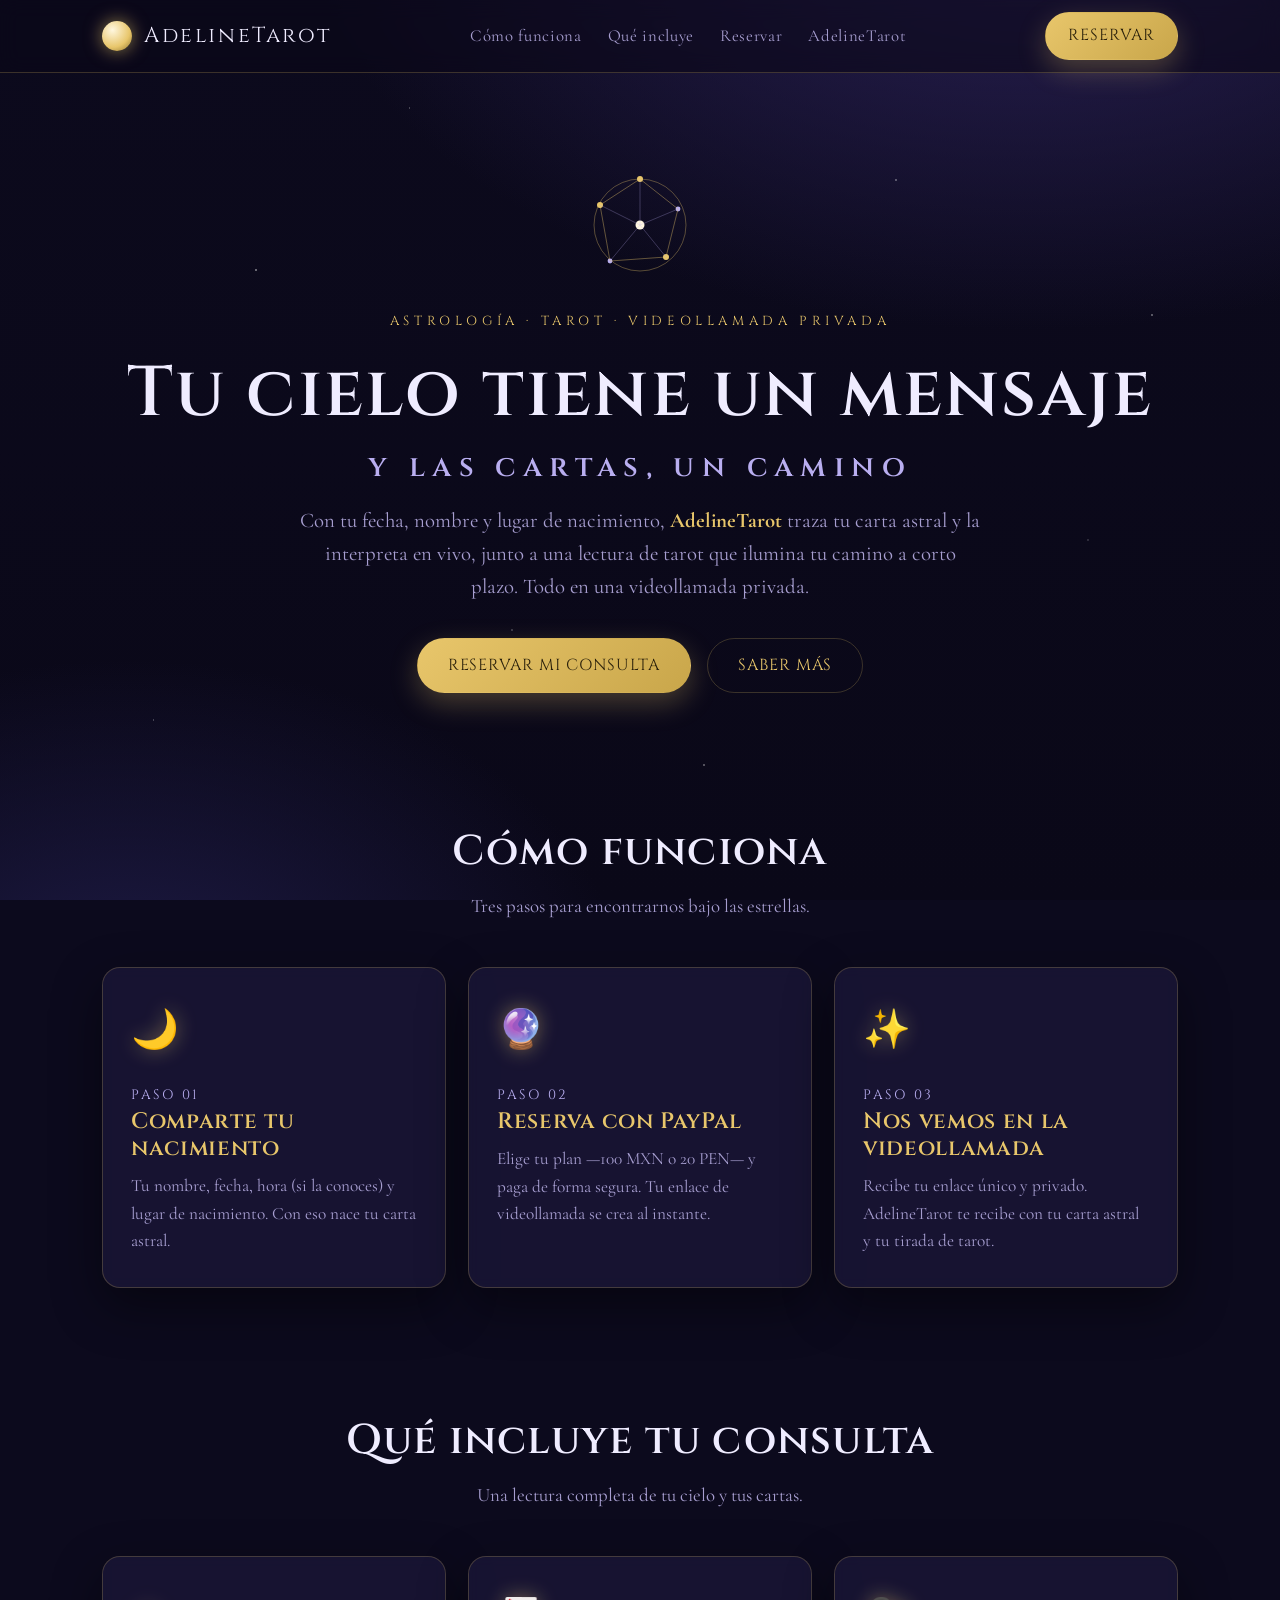
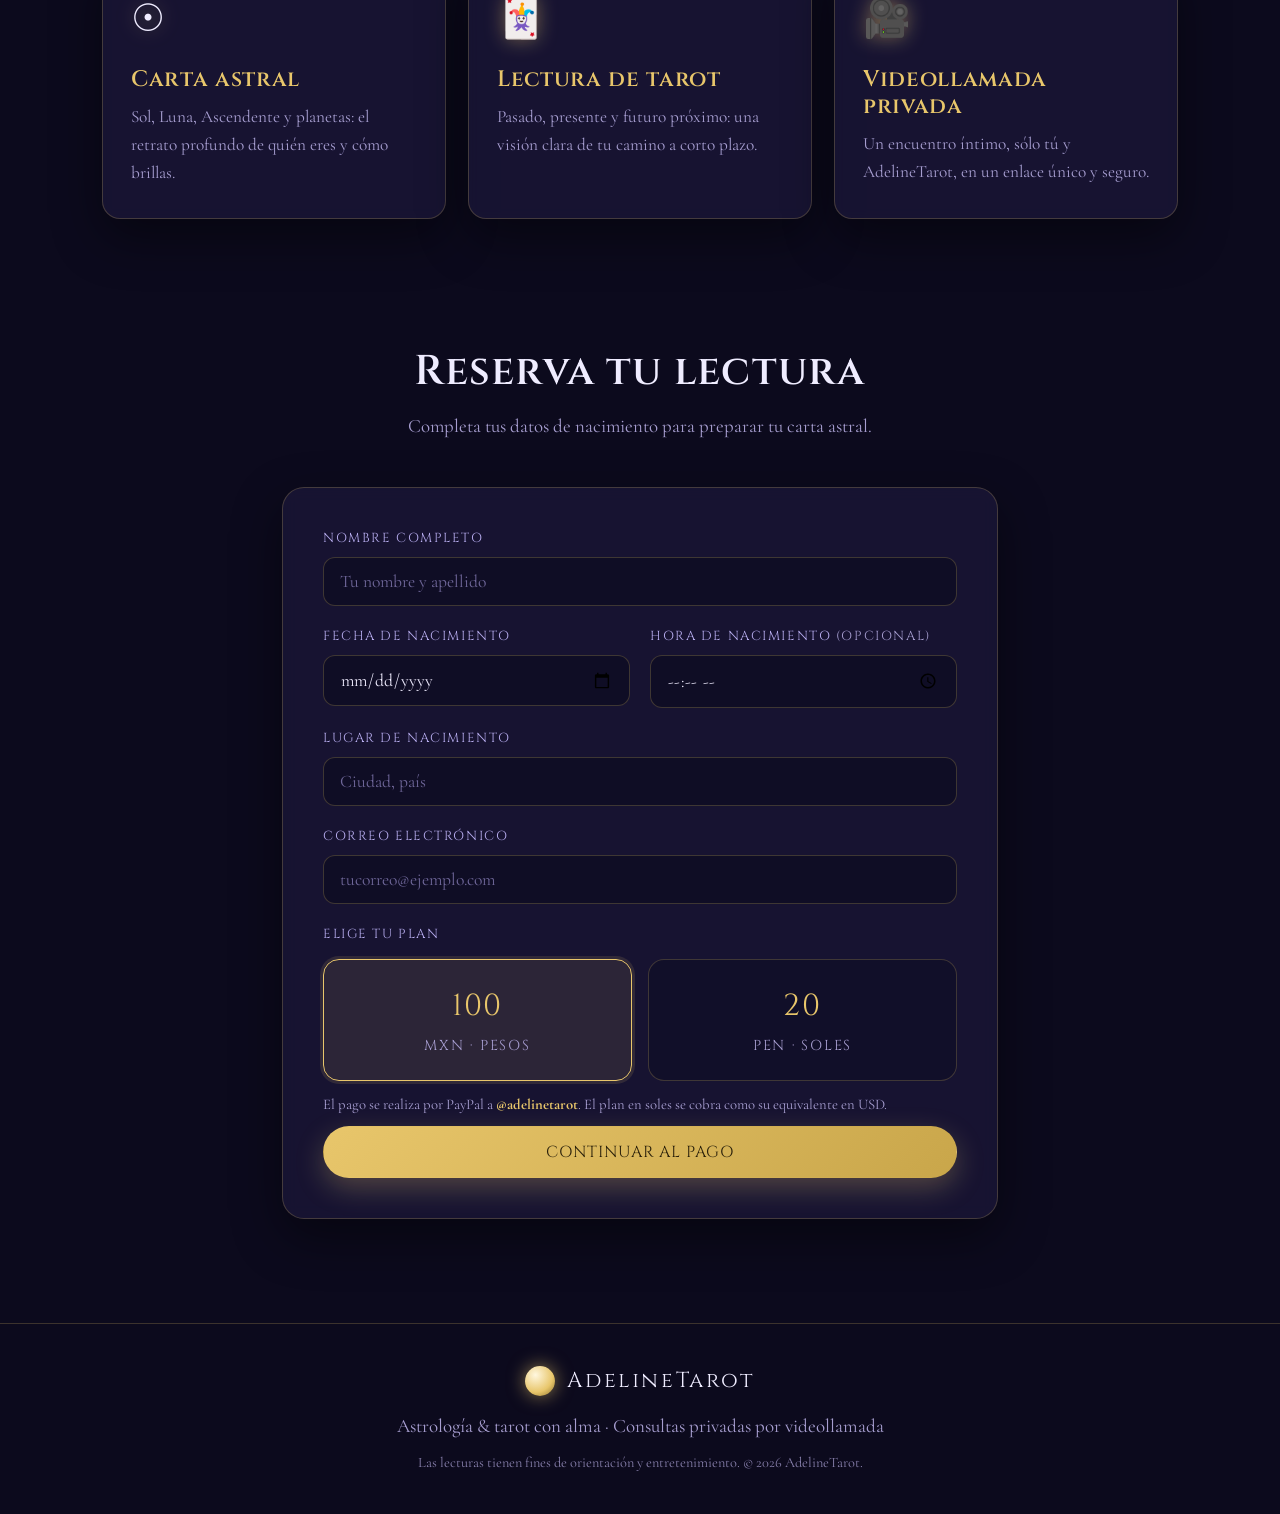
==== index.html @ 8fa7e22e "Add files via upload" ====
<!DOCTYPE html>
<html lang="es">
<head>
  <meta charset="UTF-8" />
  <meta name="viewport" content="width=device-width, initial-scale=1.0" />
  <title>AdelineTarot · Carta Astral & Tarot en videollamada</title>
  <meta name="description" content="Descubre tu carta astral y una lectura de tarot en una videollamada privada con AdelineTarot. Reserva con tu fecha, nombre y lugar de nacimiento." />
  <link rel="preconnect" href="https://fonts.googleapis.com" />
  <link rel="preconnect" href="https://fonts.gstatic.com" crossorigin />
  <link href="https://fonts.googleapis.com/css2?family=Cinzel:wght@500;600;700&family=Cormorant+Garamond:ital,wght@0,400;0,500;0,600;1,400&display=swap" rel="stylesheet" />
  <link rel="stylesheet" href="assets/styles.css" />
</head>
<body>
  <!-- ===================== HEADER ===================== -->
  <header class="site-header">
    <div class="container nav">
      <a class="brand" href="#inicio">
        <span class="moon" aria-hidden="true"></span>
        AdelineTarot
      </a>
      <nav class="nav-links">
        <a href="#como-funciona">Cómo funciona</a>
        <a href="#incluye">Qué incluye</a>
        <a href="#reservar">Reservar</a>
        <a href="/admin">AdelineTarot</a>
      </nav>
      <a href="#reservar" class="btn btn-primary" style="padding:10px 22px">Reservar</a>
    </div>
  </header>

  <main id="inicio">
    <!-- ===================== HERO ===================== -->
    <section class="hero">
      <div class="container">
        <svg class="constellation" viewBox="0 0 120 120" fill="none" aria-hidden="true">
          <circle cx="60" cy="60" r="46" stroke="#e8c66b" stroke-opacity="0.35" stroke-width="1"/>
          <circle cx="60" cy="14" r="3" fill="#e8c66b"/>
          <circle cx="98" cy="44" r="2.4" fill="#b9aef0"/>
          <circle cx="86" cy="92" r="3" fill="#e8c66b"/>
          <circle cx="30" cy="96" r="2.4" fill="#b9aef0"/>
          <circle cx="20" cy="40" r="3" fill="#e8c66b"/>
          <circle cx="60" cy="60" r="4.5" fill="#fff7df"/>
          <path d="M60 14 L98 44 L86 92 L30 96 L20 40 Z" stroke="#e8c66b" stroke-opacity="0.5" stroke-width="0.8"/>
          <path d="M60 14 L60 60 L98 44 M60 60 L86 92 M60 60 L30 96 M60 60 L20 40" stroke="#b9aef0" stroke-opacity="0.4" stroke-width="0.7"/>
        </svg>
        <p class="eyebrow">Astrología · Tarot · Videollamada privada</p>
        <h1>
          Tu cielo tiene un mensaje
          <span class="thin">y las cartas, un camino</span>
        </h1>
        <p class="lead">
          Con tu fecha, nombre y lugar de nacimiento, <strong class="gold">AdelineTarot</strong>
          traza tu carta astral y la interpreta en vivo, junto a una lectura de tarot
          que ilumina tu camino a corto plazo. Todo en una videollamada privada.
        </p>
        <div class="hero-cta">
          <a href="#reservar" class="btn btn-primary">Reservar mi consulta</a>
          <a href="#como-funciona" class="btn btn-ghost">Saber más</a>
        </div>
      </div>
    </section>

    <!-- ===================== CÓMO FUNCIONA ===================== -->
    <section id="como-funciona">
      <div class="container">
        <h2 class="section-title">Cómo funciona</h2>
        <p class="section-sub">Tres pasos para encontrarnos bajo las estrellas.</p>
        <div class="grid-3">
          <div class="card">
            <span class="icon">🌙</span>
            <span class="step-num">PASO 01</span>
            <h3>Comparte tu nacimiento</h3>
            <p>Tu nombre, fecha, hora (si la conoces) y lugar de nacimiento. Con eso nace tu carta astral.</p>
          </div>
          <div class="card">
            <span class="icon">🔮</span>
            <span class="step-num">PASO 02</span>
            <h3>Reserva con PayPal</h3>
            <p>Elige tu plan —100 MXN o 20 PEN— y paga de forma segura. Tu enlace de videollamada se crea al instante.</p>
          </div>
          <div class="card">
            <span class="icon">✨</span>
            <span class="step-num">PASO 03</span>
            <h3>Nos vemos en la videollamada</h3>
            <p>Recibe tu enlace único y privado. AdelineTarot te recibe con tu carta astral y tu tirada de tarot.</p>
          </div>
        </div>
      </div>
    </section>

    <!-- ===================== QUÉ INCLUYE ===================== -->
    <section id="incluye">
      <div class="container">
        <h2 class="section-title">Qué incluye tu consulta</h2>
        <p class="section-sub">Una lectura completa de tu cielo y tus cartas.</p>
        <div class="grid-3">
          <div class="card">
            <span class="icon">☉</span>
            <h3>Carta astral</h3>
            <p>Sol, Luna, Ascendente y planetas: el retrato profundo de quién eres y cómo brillas.</p>
          </div>
          <div class="card">
            <span class="icon">🃏</span>
            <h3>Lectura de tarot</h3>
            <p>Pasado, presente y futuro próximo: una visión clara de tu camino a corto plazo.</p>
          </div>
          <div class="card">
            <span class="icon">🎥</span>
            <h3>Videollamada privada</h3>
            <p>Un encuentro íntimo, sólo tú y AdelineTarot, en un enlace único y seguro.</p>
          </div>
        </div>
      </div>
    </section>

    <!-- ===================== RESERVAR ===================== -->
    <section id="reservar">
      <div class="container reserva-wrap">
        <h2 class="section-title">Reserva tu lectura</h2>
        <p class="section-sub">Completa tus datos de nacimiento para preparar tu carta astral.</p>

        <!-- PASO A: FORMULARIO -->
        <div class="panel" id="stepForm">
          <form id="bookingForm" novalidate>
            <div class="form-grid">
              <div class="field full">
                <label for="full_name">Nombre completo</label>
                <input id="full_name" name="full_name" type="text" autocomplete="name"
                       placeholder="Tu nombre y apellido" required maxlength="120" />
              </div>
              <div class="field">
                <label for="birth_date">Fecha de nacimiento</label>
                <input id="birth_date" name="birth_date" type="date" required />
              </div>
              <div class="field">
                <label for="birth_time">Hora de nacimiento <span class="muted">(opcional)</span></label>
                <input id="birth_time" name="birth_time" type="time" />
              </div>
              <div class="field full">
                <label for="birth_place">Lugar de nacimiento</label>
                <input id="birth_place" name="birth_place" type="text"
                       placeholder="Ciudad, país" required maxlength="160" />
              </div>
              <div class="field full">
                <label for="email">Correo electrónico</label>
                <input id="email" name="email" type="email" autocomplete="email"
                       placeholder="tucorreo@ejemplo.com" required maxlength="254" />
              </div>

              <!-- honeypot anti-bots -->
              <div class="hp" aria-hidden="true">
                <label for="website">No rellenar</label>
                <input id="website" name="website" type="text" tabindex="-1" autocomplete="off" />
              </div>

              <div class="field full">
                <label>Elige tu plan</label>
                <div class="plans" id="plans">
                  <label class="plan selected" data-plan="mxn">
                    <input type="radio" name="plan" value="mxn" checked />
                    <span class="amount" id="amtMxn">100</span>
                    <span class="cur">MXN · Pesos</span>
                  </label>
                  <label class="plan" data-plan="pen">
                    <input type="radio" name="plan" value="pen" />
                    <span class="amount" id="amtPen">20</span>
                    <span class="cur">PEN · Soles</span>
                  </label>
                </div>
                <p class="hint">El pago se realiza por PayPal a <strong class="gold">@adelinetarot</strong>. El plan en soles se cobra como su equivalente en USD.</p>
              </div>
            </div>

            <div id="formAlert"></div>

            <button type="submit" class="btn btn-primary btn-block" id="submitBtn" style="margin-top:10px">
              Continuar al pago
            </button>
          </form>
        </div>

        <!-- PASO B: PAGO -->
        <div class="panel hidden" id="stepPay">
          <p class="pay-amount" id="payAmount">100 MXN</p>
          <p class="pay-sub">Para <span id="payName" class="gold"></span> · Ref. <span id="payRef"></span></p>

          <div class="paypal-box">
            <div id="paypal-buttons"></div>
            <div id="paypalNote"></div>

            <div class="divider">o paga directo</div>
            <a id="paypalMeLink" class="paypalme-link" href="#" target="_blank" rel="noopener">
              💳 Pagar con PayPal.Me
            </a>
            <button type="button" class="btn btn-ghost btn-block" id="confirmPaidBtn" style="margin-top:14px">
              Ya pagué — generar mi enlace
            </button>
            <div id="payAlert"></div>
          </div>
          <p class="hint center" style="margin-top:18px">
            <a href="#" id="backToForm">← Volver a mis datos</a>
          </p>
        </div>

        <!-- PASO C: CONFIRMACIÓN -->
        <div class="panel hidden center" id="stepDone">
          <div class="confirm-icon">✓</div>
          <h2 style="color:var(--gold)">¡Tu lectura está reservada!</h2>
          <p class="muted" style="max-width:520px;margin:10px auto 0">
            Hemos creado tu enlace privado de videollamada. AdelineTarot recibe el mismo
            enlace junto a tu carta astral y un informe detallado para tu sesión.
          </p>
          <div id="teaserBox"></div>

          <div class="video-card">
            <strong class="gold">Tu sala de videollamada</strong>
            <div class="room" id="videoRoom"></div>
          </div>
          <a id="enterCall" class="btn btn-primary" href="#" target="_blank" rel="noopener">🎥 Entrar a la videollamada</a>
          <p class="hint" style="margin-top:18px">
            Guarda este enlace. También lo enviamos a tu correo y AdelineTarot ya tiene acceso a tu carta.
          </p>
        </div>
      </div>
    </section>
  </main>

  <!-- ===================== FOOTER ===================== -->
  <footer class="site-footer">
    <div class="container">
      <div class="brand"><span class="moon" aria-hidden="true"></span> AdelineTarot</div>
      <p class="muted">Astrología &amp; tarot con alma · Consultas privadas por videollamada</p>
      <p class="legal">Las lecturas tienen fines de orientación y entretenimiento. © <span id="year"></span> AdelineTarot.</p>
    </div>
  </footer>

  <script src="assets/app.js"></script>
</body>
</html>
---- assets/styles.css ----
/* AdelineTarot — estilos místicos (noche estrellada + oro) */
:root {
  --night: #0c0a1d;
  --night-2: #15122e;
  --panel: rgba(30, 25, 62, 0.66);
  --panel-solid: #1b1638;
  --border: rgba(232, 198, 107, 0.22);
  --gold: #e8c66b;
  --gold-deep: #c9a64a;
  --lilac: #b9aef0;
  --text: #efecff;
  --muted: #a79ed0;
  --danger: #ff7a8a;
  --ok: #7ee0b0;
  --shadow: 0 18px 50px rgba(0, 0, 0, 0.45);
  --radius: 18px;
  --maxw: 1120px;
  font-synthesis: none;
}

* { box-sizing: border-box; margin: 0; padding: 0; }

html { scroll-behavior: smooth; }

body {
  font-family: "Cormorant Garamond", Georgia, "Times New Roman", serif;
  background: var(--night);
  color: var(--text);
  line-height: 1.6;
  font-size: 19px;
  min-height: 100vh;
  overflow-x: hidden;
  position: relative;
}

/* Cielo nocturno: degradado + capas de estrellas */
body::before {
  content: "";
  position: fixed;
  inset: 0;
  z-index: -2;
  background:
    radial-gradient(1200px 700px at 80% -10%, #2a2156 0%, transparent 60%),
    radial-gradient(900px 600px at 10% 110%, #1d1a44 0%, transparent 55%),
    linear-gradient(180deg, #0c0a1d 0%, #0a0818 100%);
}
body::after {
  content: "";
  position: fixed;
  inset: 0;
  z-index: -1;
  background-image:
    radial-gradient(1.5px 1.5px at 20% 30%, rgba(255,255,255,.9), transparent),
    radial-gradient(1.5px 1.5px at 70% 20%, rgba(255,255,255,.7), transparent),
    radial-gradient(1px 1px at 40% 70%, rgba(255,255,255,.8), transparent),
    radial-gradient(1px 1px at 85% 60%, rgba(255,255,255,.6), transparent),
    radial-gradient(1.5px 1.5px at 55% 85%, rgba(255,255,255,.7), transparent),
    radial-gradient(1px 1px at 12% 80%, rgba(255,255,255,.6), transparent),
    radial-gradient(1.5px 1.5px at 90% 35%, rgba(255,255,255,.75), transparent),
    radial-gradient(1px 1px at 32% 12%, rgba(255,255,255,.6), transparent);
  background-repeat: no-repeat;
  opacity: .8;
  animation: twinkle 7s ease-in-out infinite alternate;
}
@keyframes twinkle { from { opacity: .45; } to { opacity: .9; } }

h1, h2, h3, .display {
  font-family: "Cinzel", Georgia, serif;
  font-weight: 600;
  letter-spacing: .03em;
  line-height: 1.2;
}

a { color: var(--gold); text-decoration: none; }
a:hover { color: #f3dd9a; }

.container { width: 100%; max-width: var(--maxw); margin: 0 auto; padding: 0 22px; }

.gold { color: var(--gold); }
.muted { color: var(--muted); }
.center { text-align: center; }

/* ---------- Header ---------- */
.site-header {
  position: sticky;
  top: 0;
  z-index: 50;
  backdrop-filter: blur(10px);
  background: rgba(10, 8, 24, 0.6);
  border-bottom: 1px solid var(--border);
}
.nav {
  display: flex;
  align-items: center;
  justify-content: space-between;
  height: 72px;
}
.brand {
  display: flex;
  align-items: center;
  gap: 12px;
  font-family: "Cinzel", serif;
  font-size: 1.35rem;
  color: var(--text);
  letter-spacing: .12em;
}
.brand .moon {
  width: 30px; height: 30px;
  border-radius: 50%;
  background: radial-gradient(circle at 35% 30%, #fff7df, var(--gold) 60%, #8a6f2a);
  box-shadow: 0 0 18px rgba(232, 198, 107, .6);
}
.nav-links { display: flex; gap: 26px; align-items: center; }
.nav-links a { color: var(--muted); font-size: 1.05rem; letter-spacing: .04em; }
.nav-links a:hover { color: var(--gold); }

/* ---------- Buttons ---------- */
.btn {
  display: inline-flex;
  align-items: center;
  justify-content: center;
  gap: 10px;
  font-family: "Cinzel", serif;
  font-size: 1rem;
  letter-spacing: .06em;
  padding: 14px 30px;
  border-radius: 999px;
  border: 1px solid transparent;
  cursor: pointer;
  transition: transform .15s ease, box-shadow .2s ease, background .2s ease;
  text-transform: uppercase;
}
.btn-primary {
  background: linear-gradient(135deg, var(--gold), var(--gold-deep));
  color: #2a200a;
  box-shadow: 0 10px 28px rgba(232, 198, 107, .28);
}
.btn-primary:hover { transform: translateY(-2px); color: #2a200a; box-shadow: 0 14px 34px rgba(232, 198, 107, .42); }
.btn-ghost {
  background: transparent;
  border-color: var(--border);
  color: var(--gold);
}
.btn-ghost:hover { background: rgba(232, 198, 107, .08); transform: translateY(-2px); }
.btn:disabled { opacity: .5; cursor: not-allowed; transform: none; }
.btn-block { width: 100%; }

/* ---------- Hero ---------- */
.hero {
  position: relative;
  text-align: center;
  padding: 92px 0 70px;
}
.hero .eyebrow {
  font-family: "Cinzel", serif;
  letter-spacing: .35em;
  text-transform: uppercase;
  color: var(--gold);
  font-size: .82rem;
  margin-bottom: 20px;
}
.hero h1 { font-size: clamp(2.6rem, 6vw, 4.4rem); margin-bottom: 18px; }
.hero h1 .thin { display: block; font-size: .42em; letter-spacing: .25em; color: var(--lilac); margin-top: 14px; }
.hero p.lead {
  max-width: 680px;
  margin: 0 auto 34px;
  font-size: 1.3rem;
  color: var(--muted);
}
.hero-cta { display: flex; gap: 16px; justify-content: center; flex-wrap: wrap; }

.constellation {
  width: 120px; height: 120px;
  margin: 0 auto 26px;
  display: block;
}

/* ---------- Sections ---------- */
section { padding: 64px 0; }
.section-title { text-align: center; margin-bottom: 14px; font-size: clamp(1.8rem, 4vw, 2.6rem); }
.section-sub { text-align: center; color: var(--muted); max-width: 620px; margin: 0 auto 46px; font-size: 1.18rem; }

/* ---------- Steps / cards ---------- */
.grid-3 { display: grid; grid-template-columns: repeat(3, 1fr); gap: 22px; }
.card {
  background: var(--panel);
  border: 1px solid var(--border);
  border-radius: var(--radius);
  padding: 32px 28px;
  box-shadow: var(--shadow);
  backdrop-filter: blur(6px);
  transition: transform .2s ease, border-color .2s ease;
}
.card:hover { transform: translateY(-4px); border-color: rgba(232, 198, 107, .5); }
.card .icon {
  font-size: 2.4rem;
  display: block;
  margin-bottom: 16px;
  filter: drop-shadow(0 0 10px rgba(232,198,107,.45));
}
.card h3 { color: var(--gold); margin-bottom: 10px; font-size: 1.4rem; }
.card p { color: var(--muted); font-size: 1.08rem; }
.step-num {
  font-family: "Cinzel", serif;
  color: var(--lilac);
  font-size: .85rem;
  letter-spacing: .2em;
}

/* ---------- Panel / reserva ---------- */
.panel {
  background: var(--panel);
  border: 1px solid var(--border);
  border-radius: 22px;
  box-shadow: var(--shadow);
  backdrop-filter: blur(8px);
  padding: 40px;
}
.reserva-wrap { max-width: 760px; margin: 0 auto; }

.form-grid { display: grid; grid-template-columns: 1fr 1fr; gap: 20px; }
.field { display: flex; flex-direction: column; gap: 8px; }
.field.full { grid-column: 1 / -1; }
.field label {
  font-family: "Cinzel", serif;
  font-size: .82rem;
  letter-spacing: .12em;
  text-transform: uppercase;
  color: var(--lilac);
}
.field input {
  background: rgba(12, 10, 29, .6);
  border: 1px solid var(--border);
  border-radius: 12px;
  padding: 13px 16px;
  color: var(--text);
  font-family: inherit;
  font-size: 1.1rem;
  transition: border-color .2s ease, box-shadow .2s ease;
}
.field input::placeholder { color: #6f679a; }
.field input:focus {
  outline: none;
  border-color: var(--gold);
  box-shadow: 0 0 0 3px rgba(232, 198, 107, .15);
}
.hint { font-size: .92rem; color: var(--muted); }

/* honeypot — oculto a humanos */
.hp { position: absolute; left: -9999px; width: 1px; height: 1px; overflow: hidden; }

/* ---------- Selector de plan ---------- */
.plans { display: grid; grid-template-columns: 1fr 1fr; gap: 16px; margin: 6px 0 4px; }
.plan {
  position: relative;
  border: 1px solid var(--border);
  border-radius: 16px;
  padding: 22px;
  cursor: pointer;
  background: rgba(12, 10, 29, .4);
  transition: border-color .2s ease, background .2s ease, transform .15s ease;
  text-align: center;
}
.plan:hover { transform: translateY(-2px); }
.plan input { position: absolute; opacity: 0; pointer-events: none; }
.plan .amount { font-family: "Cinzel", serif; font-size: 1.9rem; color: var(--gold); }
.plan .cur { display: block; color: var(--muted); letter-spacing: .12em; font-size: .9rem; margin-top: 4px; }
.plan.selected { border-color: var(--gold); background: rgba(232, 198, 107, .1); box-shadow: 0 0 0 3px rgba(232,198,107,.12); }

/* ---------- Pago ---------- */
.pay-amount { font-family: "Cinzel", serif; font-size: 2.4rem; color: var(--gold); text-align: center; }
.pay-sub { text-align: center; color: var(--muted); margin-bottom: 24px; }
.paypal-box { max-width: 460px; margin: 0 auto; }
#paypal-buttons { margin: 18px 0; min-height: 10px; }
.divider {
  display: flex; align-items: center; gap: 14px;
  color: var(--muted); margin: 22px 0; font-size: .95rem;
}
.divider::before, .divider::after { content: ""; flex: 1; height: 1px; background: var(--border); }

.paypalme-link {
  display: flex; align-items: center; justify-content: center; gap: 10px;
  background: #0070ba; color: #fff;
  border-radius: 12px; padding: 14px; font-weight: 700;
  letter-spacing: .03em;
}
.paypalme-link:hover { background: #0086de; color: #fff; }

/* ---------- Confirmación ---------- */
.confirm-icon {
  width: 84px; height: 84px; margin: 0 auto 18px;
  border-radius: 50%;
  display: grid; place-items: center;
  font-size: 2.4rem;
  background: radial-gradient(circle at 35% 30%, #fff7df, var(--gold) 65%, #8a6f2a);
  color: #2a200a;
  box-shadow: 0 0 30px rgba(232, 198, 107, .55);
}
.video-card {
  background: rgba(12, 10, 29, .55);
  border: 1px solid var(--gold);
  border-radius: 16px;
  padding: 22px;
  margin: 20px 0;
  text-align: center;
}
.video-card .room {
  font-family: "Cinzel", serif; color: var(--gold);
  word-break: break-all; font-size: 1rem; margin-top: 8px;
}
.teaser {
  display: inline-flex; align-items: center; gap: 10px;
  background: rgba(185, 174, 240, .12);
  border: 1px solid rgba(185, 174, 240, .3);
  border-radius: 999px; padding: 8px 18px; color: var(--lilac);
  margin-top: 10px; font-size: 1.1rem;
}

/* ---------- Alertas ---------- */
.alert { border-radius: 12px; padding: 14px 18px; margin: 14px 0; font-size: 1.05rem; }
.alert-error { background: rgba(255, 122, 138, .12); border: 1px solid rgba(255,122,138,.4); color: #ffb3bd; }
.alert-ok { background: rgba(126, 224, 176, .1); border: 1px solid rgba(126,224,176,.35); color: var(--ok); }
.hidden { display: none !important; }

/* ---------- Footer ---------- */
.site-footer {
  border-top: 1px solid var(--border);
  padding: 40px 0;
  text-align: center;
  color: var(--muted);
  margin-top: 40px;
}
.site-footer .brand { justify-content: center; margin-bottom: 12px; }
.legal { font-size: .9rem; margin-top: 10px; opacity: .8; }

/* ---------- Admin ---------- */
.admin-shell { max-width: 1180px; margin: 0 auto; padding: 30px 22px 80px; }
.admin-login { max-width: 440px; margin: 80px auto; }
.table-wrap { overflow-x: auto; border-radius: 16px; border: 1px solid var(--border); }
table { width: 100%; border-collapse: collapse; background: var(--panel); }
th, td { padding: 14px 16px; text-align: left; border-bottom: 1px solid rgba(255,255,255,.06); font-size: 1.02rem; }
th { font-family: "Cinzel", serif; font-size: .78rem; letter-spacing: .12em; text-transform: uppercase; color: var(--lilac); }
tbody tr { cursor: pointer; transition: background .15s ease; }
tbody tr:hover { background: rgba(232, 198, 107, .07); }
.badge { padding: 4px 12px; border-radius: 999px; font-size: .82rem; font-family: "Cinzel", serif; letter-spacing: .06em; }
.badge.paid { background: rgba(126,224,176,.16); color: var(--ok); }
.badge.pending { background: rgba(255,200,120,.14); color: #ffce8a; }

.detail-grid { display: grid; grid-template-columns: 1.1fr 1fr; gap: 24px; align-items: start; }
.report-box {
  background: #0c0a1d; border: 1px solid var(--border); border-radius: 14px;
  padding: 22px; white-space: pre-wrap; font-family: "Cormorant Garamond", serif;
  font-size: 1.08rem; line-height: 1.7; max-height: 560px; overflow-y: auto;
}
.kv { display: grid; grid-template-columns: 130px 1fr; gap: 6px 14px; margin-bottom: 8px; }
.kv .k { color: var(--lilac); font-family: "Cinzel", serif; font-size: .76rem; letter-spacing: .1em; text-transform: uppercase; padding-top: 3px; }
.chips { display: flex; flex-wrap: wrap; gap: 10px; margin-top: 6px; }
.chip { background: rgba(185,174,240,.1); border: 1px solid rgba(185,174,240,.28); border-radius: 12px; padding: 8px 14px; }
.chip b { color: var(--gold); }
.tarot-row { display: flex; gap: 12px; flex-wrap: wrap; margin-top: 8px; }
.tarot-mini { flex: 1; min-width: 150px; background: rgba(12,10,29,.5); border: 1px solid var(--border); border-radius: 12px; padding: 14px; }
.tarot-mini .pos { color: var(--lilac); font-size: .8rem; letter-spacing: .1em; text-transform: uppercase; }
.tarot-mini .name { color: var(--gold); font-family: "Cinzel", serif; font-size: 1.1rem; margin: 4px 0; }

.modal-overlay {
  position: fixed; inset: 0; z-index: 100;
  background: rgba(5, 4, 14, .8); backdrop-filter: blur(4px);
  display: grid; place-items: center; padding: 24px;
}
.modal {
  background: var(--panel-solid); border: 1px solid var(--border);
  border-radius: 20px; box-shadow: var(--shadow);
  max-width: 980px; width: 100%; max-height: 88vh; overflow-y: auto; padding: 30px;
}
.modal-head { display: flex; align-items: center; justify-content: space-between; margin-bottom: 18px; }
.icon-btn { background: transparent; border: 1px solid var(--border); color: var(--gold); border-radius: 10px; width: 40px; height: 40px; cursor: pointer; font-size: 1.2rem; }

/* ---------- Responsive ---------- */
@media (max-width: 860px) {
  .grid-3 { grid-template-columns: 1fr; }
  .detail-grid { grid-template-columns: 1fr; }
  .nav-links { display: none; }
}
@media (max-width: 560px) {
  body { font-size: 18px; }
  .form-grid { grid-template-columns: 1fr; }
  .plans { grid-template-columns: 1fr; }
  .panel { padding: 26px 20px; }
  .hero { padding: 64px 0 48px; }
}
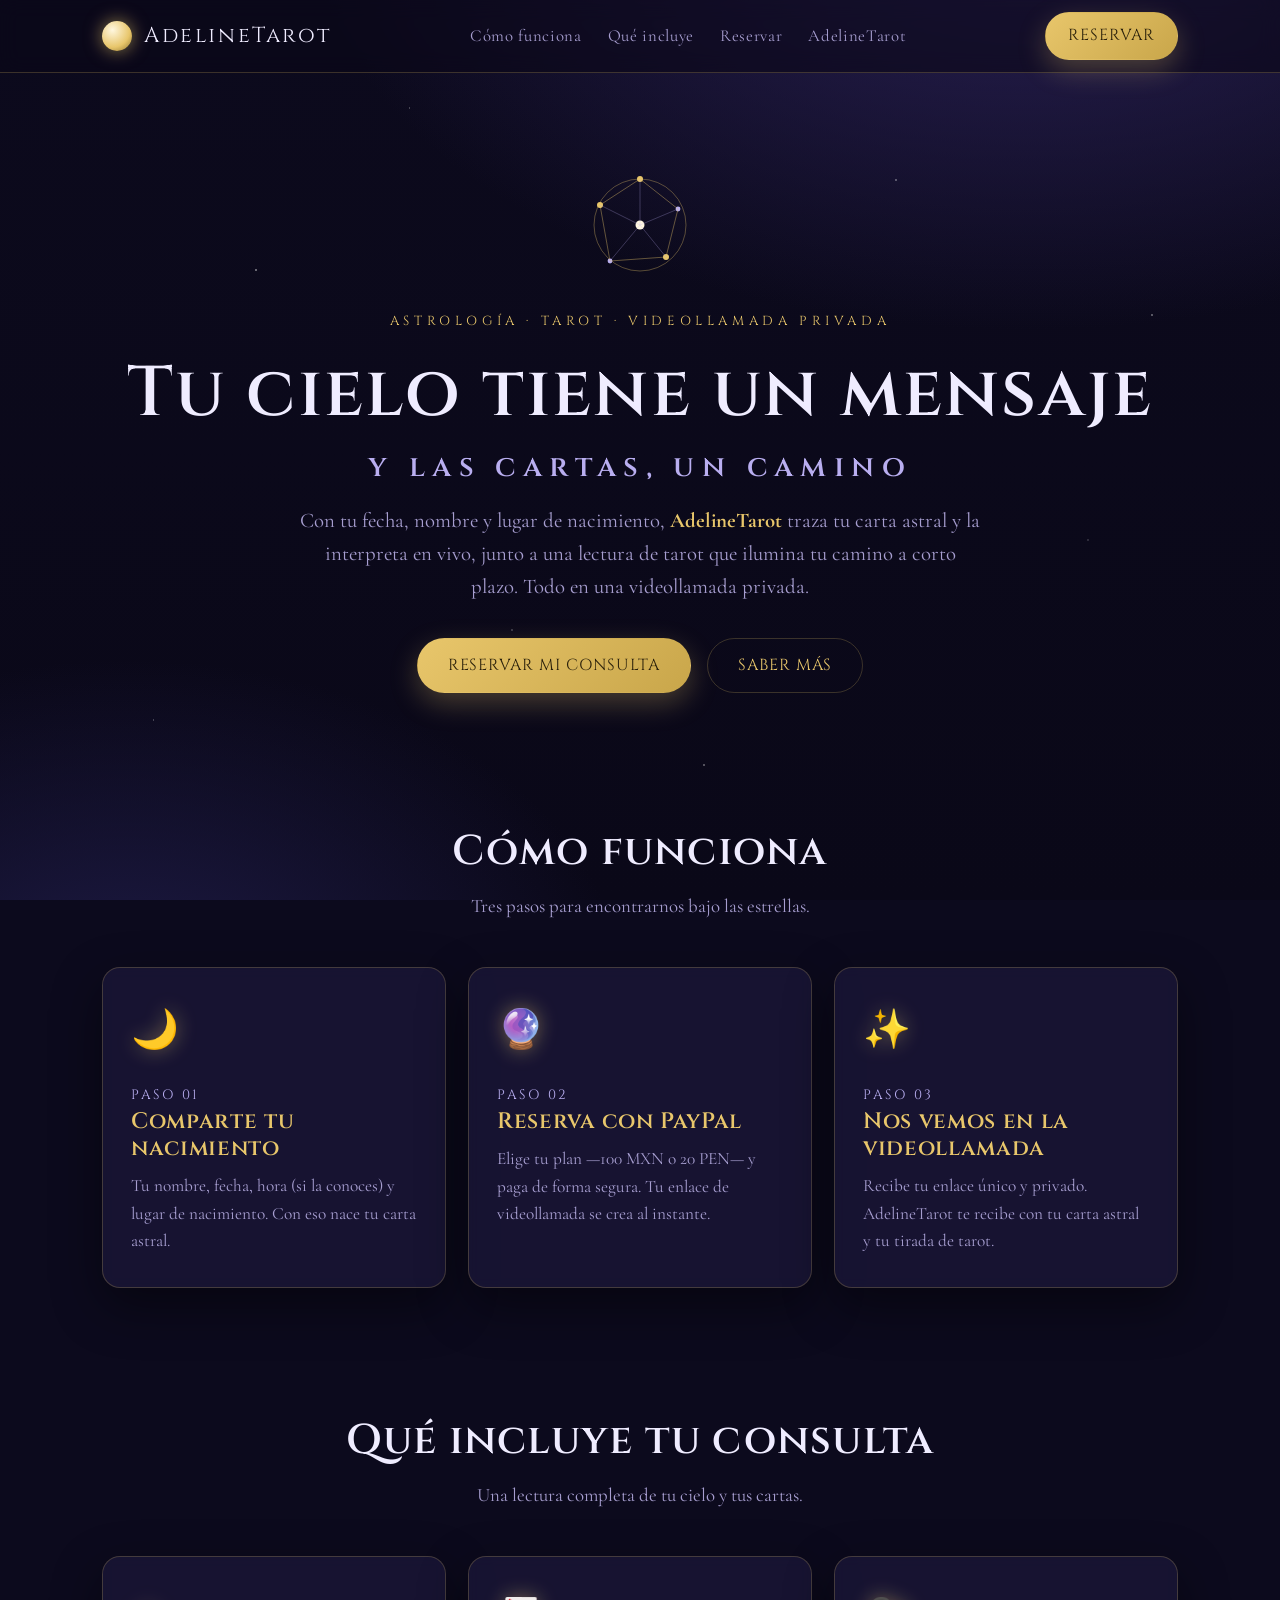
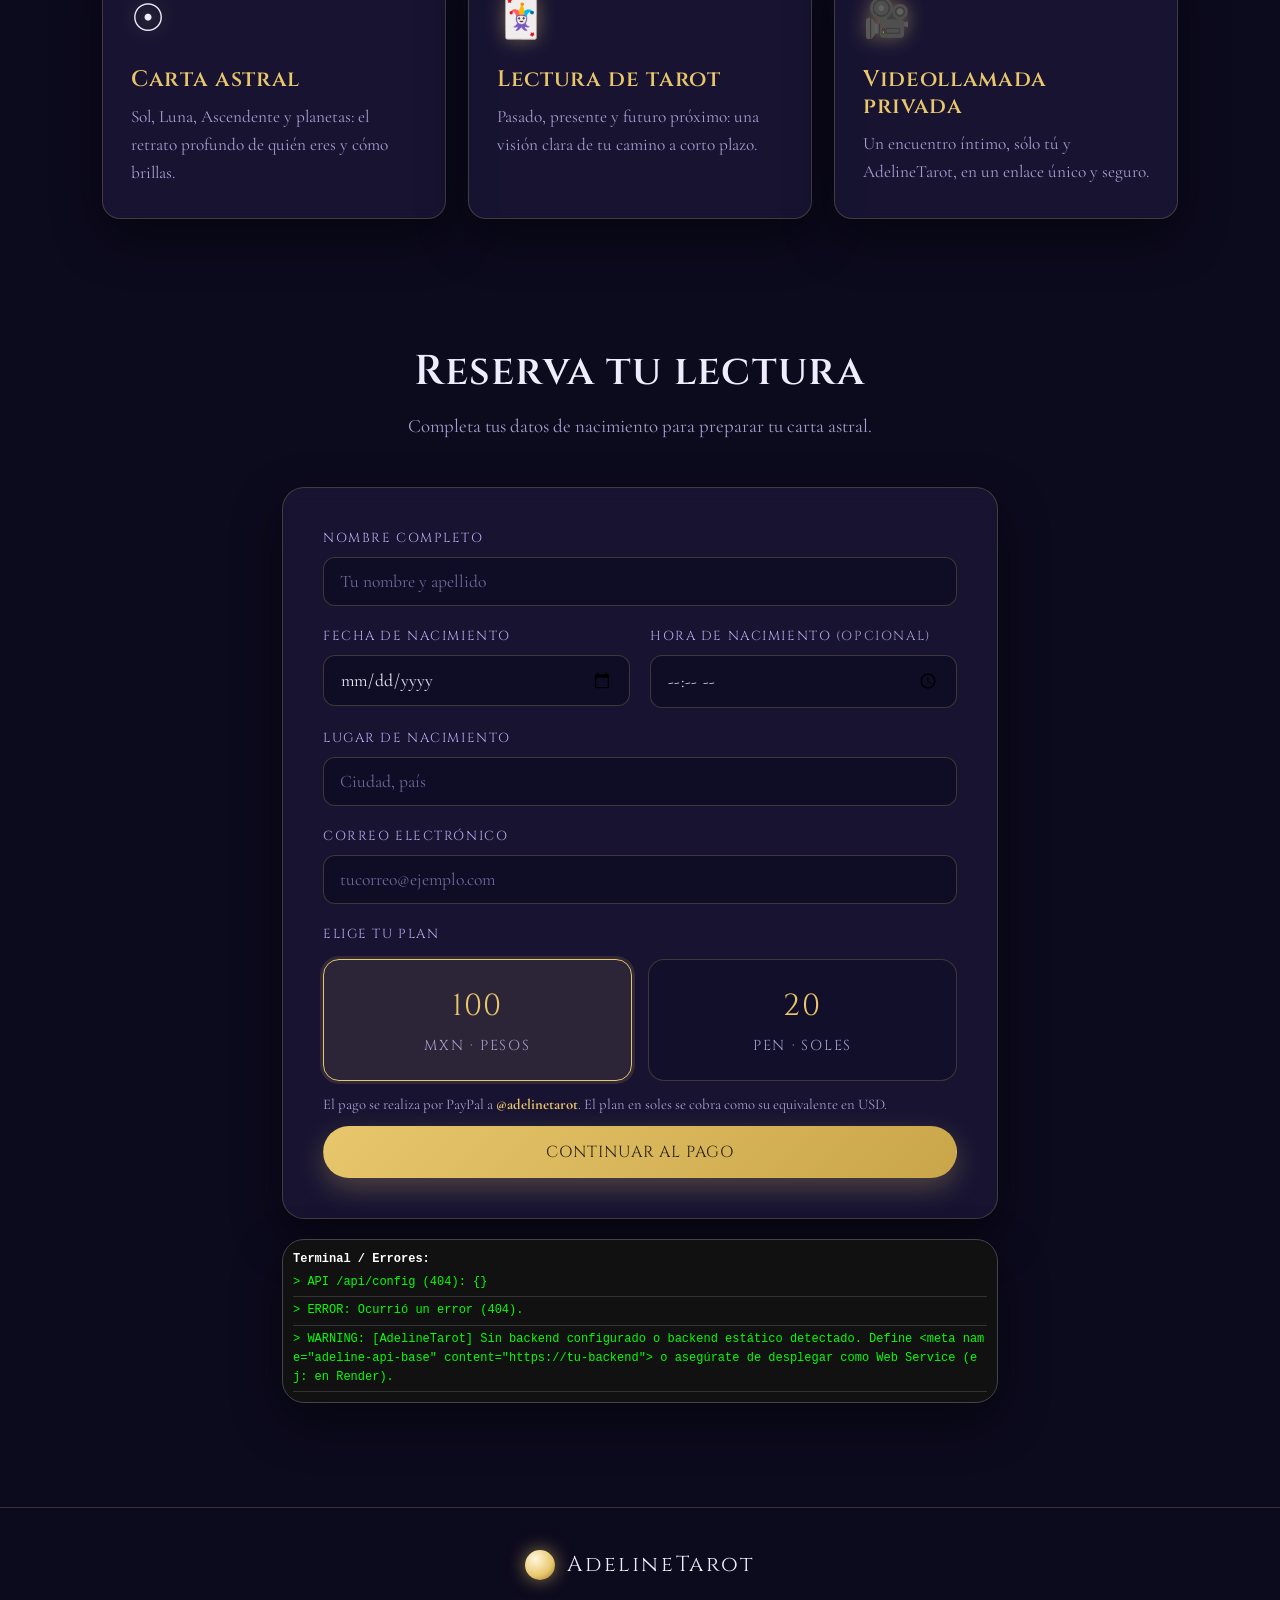
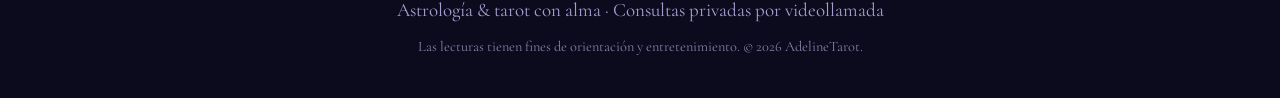
==== commit 8a4bb1f8: "Add files via upload" ====
--- a/index.html
+++ b/index.html
@@ -2,7 +2,13 @@
 <html lang="es">
 <head>
   <meta charset="UTF-8" />
-  <meta name="viewport" content="width=device-width, initial-scale=1.0" />
+  <meta name="viewport" content="width=device-width, initial-scale=1.0, viewport-fit=cover" />
+  <meta name="theme-color" content="#0c0a1d" />
+  <!-- URL del backend (FastAPI). Dejalo vacio si el backend sirve esta pagina.
+       En GitHub Pages u otro hosting estatico, pon aqui la URL publica del
+       backend, p. ej. content="https://tu-backend.onrender.com" -->
+  <meta name="adeline-api-base" content="" />
+  <link rel="icon" href="data:image/svg+xml,%3Csvg xmlns='http://www.w3.org/2000/svg' viewBox='0 0 32 32'%3E%3Ccircle cx='16' cy='16' r='13' fill='%23e8c66b'/%3E%3Ccircle cx='11' cy='13' r='10' fill='%230c0a1d'/%3E%3C/svg%3E" />
   <title>AdelineTarot · Carta Astral & Tarot en videollamada</title>
   <meta name="description" content="Descubre tu carta astral y una lectura de tarot en una videollamada privada con AdelineTarot. Reserva con tu fecha, nombre y lugar de nacimiento." />
   <link rel="preconnect" href="https://fonts.googleapis.com" />
@@ -22,7 +28,7 @@
         <a href="#como-funciona">Cómo funciona</a>
         <a href="#incluye">Qué incluye</a>
         <a href="#reservar">Reservar</a>
-        <a href="/admin">AdelineTarot</a>
+        <a href="admin.html">AdelineTarot</a>
       </nav>
       <a href="#reservar" class="btn btn-primary" style="padding:10px 22px">Reservar</a>
     </div>
@@ -185,16 +191,36 @@
           <p class="pay-sub">Para <span id="payName" class="gold"></span> · Ref. <span id="payRef"></span></p>
 
           <div class="paypal-box">
+            <div id="stripeBox" class="hidden">
+              <button type="button" class="btn btn-primary btn-block" id="stripeBtn">
+                💳 Pagar con tarjeta · Apple Pay · Google Pay
+              </button>
+              <p class="hint center" style="margin:8px 0 0">
+                Pago seguro con Stripe. Apple Pay y Google Pay aparecen
+                automáticamente en dispositivos compatibles.
+              </p>
+              <div class="divider">o</div>
+            </div>
+            <div id="walletButtons" class="wallet-buttons hidden">
+              <div id="applepay-button" class="wallet-btn hidden"></div>
+              <div id="googlepay-button" class="wallet-btn hidden"></div>
+              <div class="divider">o</div>
+            </div>
             <div id="paypal-buttons"></div>
             <div id="paypalNote"></div>
 
-            <div class="divider">o paga directo</div>
+            <div class="divider">paga de forma segura</div>
             <a id="paypalMeLink" class="paypalme-link" href="#" target="_blank" rel="noopener">
-              💳 Pagar con PayPal.Me
+              💳 Pagar ahora
             </a>
-            <button type="button" class="btn btn-ghost btn-block" id="confirmPaidBtn" style="margin-top:14px">
-              Ya pagué — generar mi enlace
+            <div id="payNote" class="hint" style="margin-top:10px;white-space:pre-line"></div>
+            <button type="button" class="btn btn-primary btn-block" id="confirmPaidBtn" style="margin-top:14px">
+              He realizado el pago
             </button>
+            <p class="hint center" style="margin-top:10px">
+              Tras verificar la recepción del pago, AdelineTarot te enviará el enlace
+              de la videollamada por correo.
+            </p>
             <div id="payAlert"></div>
           </div>
           <p class="hint center" style="margin-top:18px">
@@ -205,22 +231,32 @@
         <!-- PASO C: CONFIRMACIÓN -->
         <div class="panel hidden center" id="stepDone">
           <div class="confirm-icon">✓</div>
-          <h2 style="color:var(--gold)">¡Tu lectura está reservada!</h2>
-          <p class="muted" style="max-width:520px;margin:10px auto 0">
-            Hemos creado tu enlace privado de videollamada. AdelineTarot recibe el mismo
-            enlace junto a tu carta astral y un informe detallado para tu sesión.
+          <h2 style="color:var(--gold)">¡Hemos registrado tu pago!</h2>
+          <p class="muted" style="max-width:540px;margin:10px auto 0">
+            Gracias <span id="doneName" class="gold"></span>. En cuanto AdelineTarot
+            confirme la recepción del pago, recibirás el enlace privado de tu
+            videollamada en <strong id="doneEmail">tu correo</strong>.
           </p>
           <div id="teaserBox"></div>
 
           <div class="video-card">
-            <strong class="gold">Tu sala de videollamada</strong>
-            <div class="room" id="videoRoom"></div>
-          </div>
-          <a id="enterCall" class="btn btn-primary" href="#" target="_blank" rel="noopener">🎥 Entrar a la videollamada</a>
+            <strong class="gold">Próximo paso</strong>
+            <p class="muted" style="margin:8px 0 0">
+              Revisa tu bandeja de entrada (y la carpeta de spam). El enlace solo se
+              envía por correo tras validar el pago; por seguridad no se muestra en
+              esta página.
+            </p>
+          </div>
           <p class="hint" style="margin-top:18px">
-            Guarda este enlace. También lo enviamos a tu correo y AdelineTarot ya tiene acceso a tu carta.
+            Ref. <span id="doneRef"></span> · ¿Dudas? Responde al correo de confirmación.
           </p>
         </div>
+
+        <!-- CONSOLA VISUAL DE DEPURACIÓN (ERRORES) -->
+        <div id="debugLogBox" class="panel hidden" style="background:#111; color:#0f0; border:1px solid #444; font-family:monospace; padding:10px; margin-top:20px; font-size:12px; text-align:left; max-height:200px; overflow-y:auto; word-break:break-all;">
+          <strong style="color:#fff;">Terminal / Errores:</strong>
+        </div>
+
       </div>
     </section>
   </main>
--- a/assets/styles.css
+++ b/assets/styles.css
@@ -20,7 +20,12 @@
 
 * { box-sizing: border-box; margin: 0; padding: 0; }
 
-html { scroll-behavior: smooth; }
+html {
+  scroll-behavior: smooth;
+  scroll-padding-top: 88px;            /* los anclajes no quedan bajo el header fijo */
+  -webkit-text-size-adjust: 100%;     /* evita el auto-zoom de fuentes en iOS */
+  text-size-adjust: 100%;
+}
 
 body {
   font-family: "Cormorant Garamond", Georgia, "Times New Roman", serif;
@@ -29,9 +34,13 @@
   line-height: 1.6;
   font-size: 19px;
   min-height: 100vh;
+  min-height: 100dvh;
   overflow-x: hidden;
   position: relative;
-}
+  -webkit-font-smoothing: antialiased;
+}
+
+img, svg { max-width: 100%; height: auto; }
 
 /* Cielo nocturno: degradado + capas de estrellas */
 body::before {
@@ -129,6 +138,8 @@
   cursor: pointer;
   transition: transform .15s ease, box-shadow .2s ease, background .2s ease;
   text-transform: uppercase;
+  min-height: 48px;                    /* objetivo tactil comodo */
+  -webkit-tap-highlight-color: transparent;
 }
 .btn-primary {
   background: linear-gradient(135deg, var(--gold), var(--gold-deep));
@@ -272,6 +283,16 @@
 .pay-sub { text-align: center; color: var(--muted); margin-bottom: 24px; }
 .paypal-box { max-width: 460px; margin: 0 auto; }
 #paypal-buttons { margin: 18px 0; min-height: 10px; }
+.wallet-buttons { margin: 18px 0 0; }
+.wallet-btn { margin-bottom: 10px; min-height: 46px; }
+.wallet-btn.hidden, .wallet-buttons.hidden { display: none; }
+apple-pay-button {
+  display: block; width: 100%;
+  --apple-pay-button-width: 100%;
+  --apple-pay-button-height: 46px;
+  --apple-pay-button-border-radius: 12px;
+}
+#googlepay-button > div, #googlepay-button button { width: 100% !important; }
 .divider {
   display: flex; align-items: center; gap: 14px;
   color: var(--muted); margin: 22px 0; font-size: .95rem;
@@ -380,11 +401,50 @@
   .grid-3 { grid-template-columns: 1fr; }
   .detail-grid { grid-template-columns: 1fr; }
   .nav-links { display: none; }
-}
+  section { padding: 48px 0; }
+  .modal { padding: 22px; border-radius: 16px; }
+}
+
 @media (max-width: 560px) {
   body { font-size: 18px; }
-  .form-grid { grid-template-columns: 1fr; }
+  .container { padding: 0 16px; }
+  html { scroll-padding-top: 70px; }
+
+  .site-header { backdrop-filter: blur(8px); }
+  .nav { height: 60px; }
+  .brand { font-size: 1.1rem; letter-spacing: .08em; gap: 9px; }
+  .brand .moon { width: 24px; height: 24px; }
+
+  .hero { padding: 52px 0 40px; }
+  .hero .eyebrow { font-size: .72rem; letter-spacing: .22em; }
+  .constellation { width: 92px; height: 92px; margin-bottom: 18px; }
+  .hero p.lead { font-size: 1.12rem; }
+  .hero-cta { gap: 12px; }
+  .hero-cta .btn { width: 100%; }
+
+  section { padding: 42px 0; }
+  .section-sub { font-size: 1.05rem; margin-bottom: 32px; }
+
+  .form-grid { grid-template-columns: 1fr; gap: 16px; }
   .plans { grid-template-columns: 1fr; }
-  .panel { padding: 26px 20px; }
-  .hero { padding: 64px 0 48px; }
-}
+  .panel { padding: 22px 16px; }
+  .card { padding: 26px 22px; }
+
+  .field input { font-size: 16px; padding: 14px 14px; }  /* >=16px: sin zoom iOS */
+
+  .pay-amount { font-size: 2rem; }
+  .paypalme-link { padding: 16px; }
+
+  .table-wrap { -webkit-overflow-scrolling: touch; }
+  th, td { padding: 12px 12px; font-size: .95rem; white-space: nowrap; }
+
+  .kv { grid-template-columns: 1fr; gap: 2px 0; margin-bottom: 12px; }
+  .modal-overlay { padding: 0; }
+  .modal { max-height: 100vh; max-height: 100dvh; border-radius: 0; }
+  .tarot-mini { min-width: 100%; }
+}
+
+@media (max-width: 380px) {
+  .hero h1 { font-size: 2.1rem; }
+  .btn { padding: 13px 20px; font-size: .92rem; }
+}
